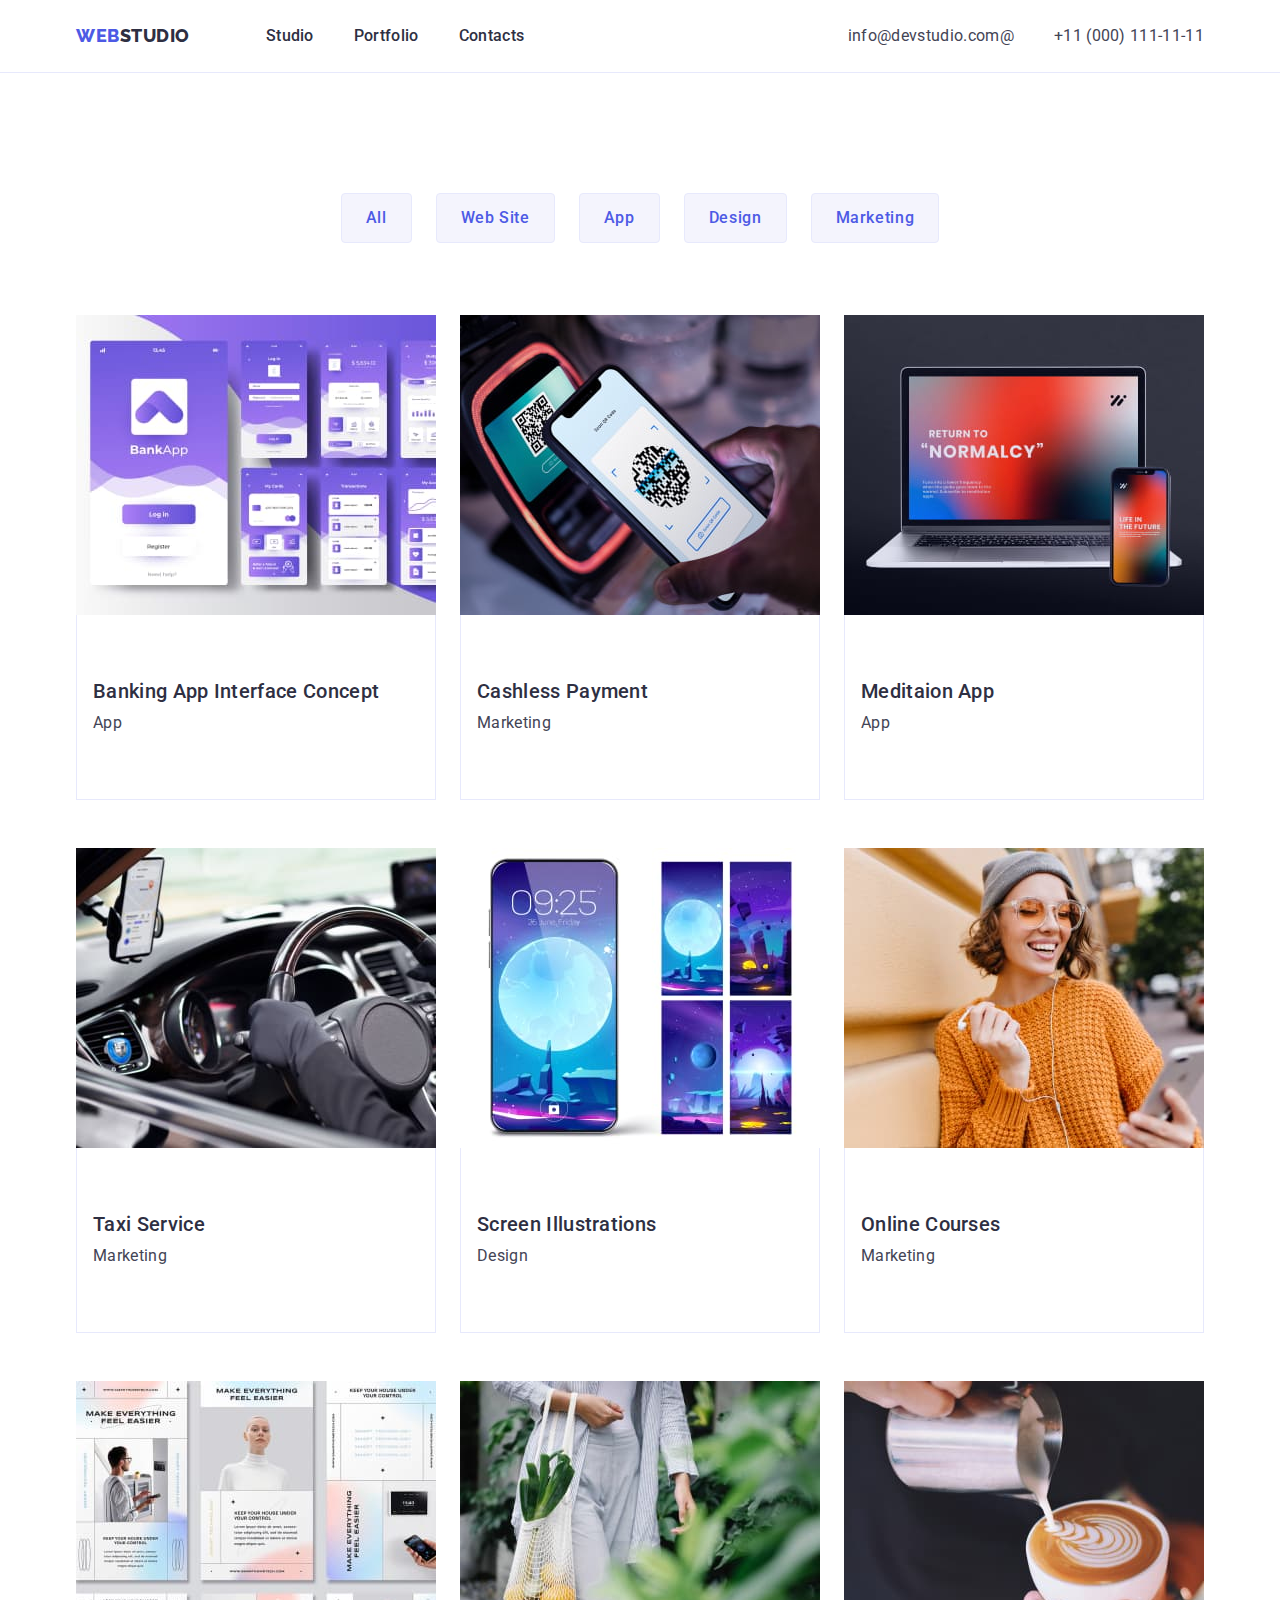
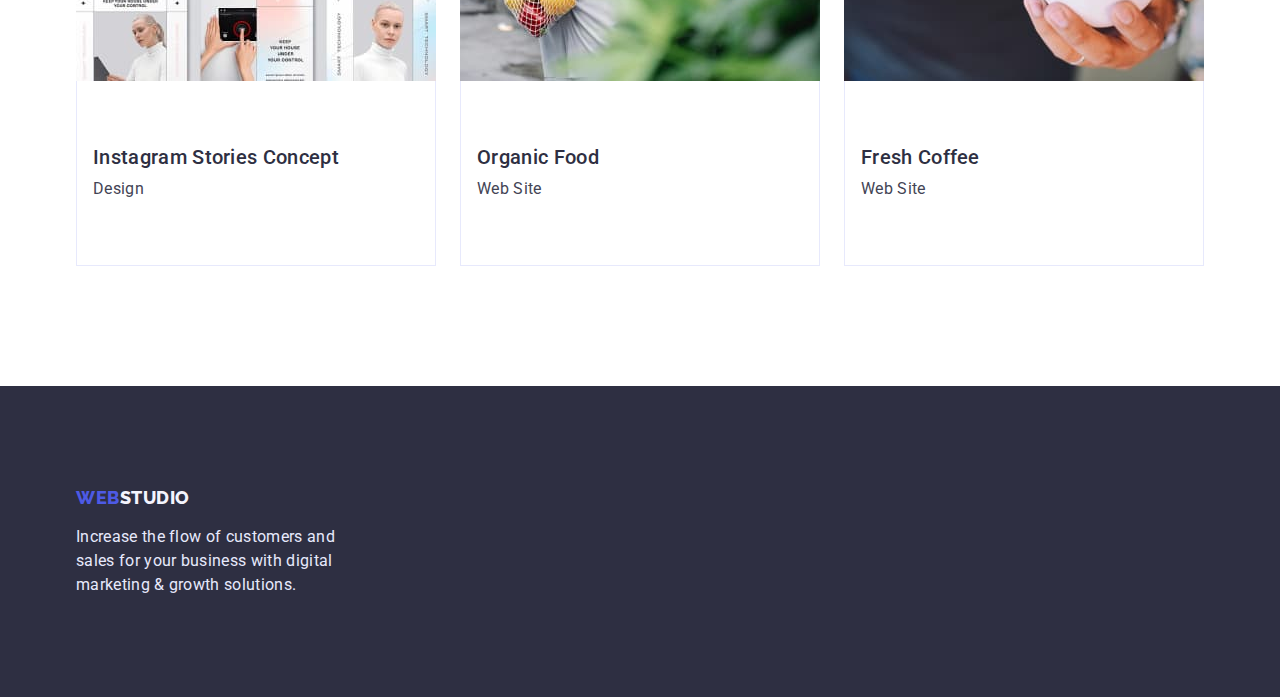
==== portfolio.html @ 0bee6456 "Initial commit" ====
<!DOCTYPE html>
<html lang="en">
<head>
    <meta charset="UTF-8">
    <meta http-equiv="X-UA-Compatible" content="IE=edge">
    <meta name="viewport" content="width=device-width, initial-scale=1.0">
    <title>Portfolio</title>
    <link rel="stylesheet" href="https://cdn.jsdelivr.net/npm/modern-normalize@1.1.0/modern-normalize.min.css">
    
    <link rel="preconnect" href="https://fonts.googleapis.com">
    <link rel="preconnect" href="https://fonts.gstatic.com" crossorigin>
    <link href="https://fonts.googleapis.com/css2?family=Raleway:wght@800&family=Roboto:wght@400;500;700;900&display=swap" rel="stylesheet">
    <link rel="stylesheet" href="./css/styles.css">
</head>
<body>
        <!-- =========header========= -->
        <header class="page-header">
            <div class="container page-header-container">
              <a class="logo link" href="./index.html"><span class="span-logo">WEB</span>STUDIO</a>
              <nav class="nav">
                <ul class="menu list menu-list">
                  <li class="menu-item">
                    <a class="menu-link link" href="./index.html">Studio</a>
                  </li>
                  <li class="menu-item">
                    <a class="menu-link link" href="./portfolio.html">Portfolio</a>
                  </li>
                  <li class="menu-item">
                    <a class="menu-link link" href="#">Contacts</a>
                  </li>
                </ul>
              </nav>
              <div class="contact-phone-email">
                <address class="address">
                  <ul class="contacts-list list">
                    <li class="contacts-item">
                      <a class="contact-phone-number link" href="mailto:info@devstudio.com@">info@devstudio.com@</a>
                    </li>
                    <li class="contacts-item">
                      <a class="contact-email-adress link" href="tel:110001111111">+11 (000) 111-11-11</a>
                    </li>
                  </ul>
                </address>
              </div>
            </div>
        </header>
        <!-- =========main-section========= -->
    <main>
        <section class="portfolio section">
            <div class="container">
                <h1 class="visually-hidden">Filter btn Active</h1>
                <ul class="portfolio-list-btn list">
                    <li class="portfolio-item-btn">
                        <button class="portfolio-btn" type="button">All</button>
                    </li>
                    <li class="portfolio-item-btn">
                        <button class="portfolio-btn" type="button">Web Site</button>   
                    </li>
                    <li class="portfolio-item-btn">
                        <button class="portfolio-btn" type="button">App</button>
                    </li>
                    <li class="portfolio-item-btn">
                        <button class="portfolio-btn" type="button">Design</button>
                    </li>
                    <li class="portfolio-item-btn">
                        <button  class="portfolio-btn" type="button">Marketing</button>
                    </li>
                </ul>
                <ul class="portfolio-list-img list">
                    <li class="portfolio-item-img">
                        <a class="porfolio-link-img link" href="#">
                            <img class="portfolio-img" src="./images/rows-img/banking-app.jpg" alt="">
                            <div class="portfolio-title-text">
                                <h2 class="portfolio-title">Banking App Interface Concept</h2>
                                <p class="portfolio-text">App</p>
                            </div>
                        </a>
                    </li>
                    <li class="portfolio-item-img">
                        <a class="porfolio-link-img link" href="#">
                            <img class="portfolio-img" src="./images/rows-img/cashless-payment.jpg" alt="">
                            <div class="portfolio-title-text">
                                <h2 class="portfolio-title">Cashless Payment</h2>
                                <p class="portfolio-text">Marketing</p>
                            </div>
                        </a>
                    </li>
                    <li class="portfolio-item-img">
                        <a class="porfolio-link-img link" href="#">
                            <img class="portfolio-img" src="./images/rows-img/meditaion-app.jpg" alt="">
                            <div class="portfolio-title-text">
                                <h2 class="portfolio-title">Meditaion App</h2>
                                <p class="portfolio-text">App</p>
                            </div>
                        </a>
                    </li>
                    <li class="portfolio-item-img">
                        <a class="porfolio-link-img link" href="#">
                            <img class="portfolio-img" src="./images/rows-img/taxi-service.jpg" alt="">
                            <div class="portfolio-title-text">
                                <h2 class="portfolio-title">Taxi Service</h2>
                                <p class="portfolio-text">Marketing</p>
                            </div>
                        </a>
                    </li>
                    <li class="portfolio-item-img">
                        <a class="porfolio-link-img link" href="#">
                            <img class="portfolio-img" src="./images/rows-img/screen-illustrations.jpg" alt="">
                            <div class="portfolio-title-text">
                                <h2 class="portfolio-title">Screen Illustrations</h2>
                                <p class="portfolio-text">Design</p>
                            </div>
                        </a>
                    </li>
                    <li class="portfolio-item-img">
                        <a class="porfolio-link-img link" href="#">
                            <img class="portfolio-img" src="./images/rows-img/online-courses.jpg" alt="">
                            <div class="portfolio-title-text">
                                <h2 class="portfolio-title">Online Courses</h2>
                                <p class="portfolio-text">Marketing</p>
                            </div>
                        </a>
                    </li>
                    <li class="portfolio-item-img">
                        <a class="porfolio-link-img link" href="#">
                            <img class="portfolio-img" src="./images/rows-img/instagram-stories.jpg" alt="">
                            <div class="portfolio-title-text">
                                <h2 class="portfolio-title">Instagram Stories Concept</h2>
                                <p class="portfolio-text">Design</p>
                            </div>
                        </a>
                    </li>
                    <li class="portfolio-item-img">
                        <a class="porfolio-link-img link" href="#">
                            <img class="portfolio-img" src="./images/rows-img/organic-food.jpg" alt="">
                            <div class="portfolio-title-text">
                                <h2 class="portfolio-title">Organic Food</h2>
                                <p class="portfolio-text">Web Site</p>
                            </div>
                        </a>
                    </li>
                    <li class="portfolio-item-img">
                        <a class="porfolio-link-img link" href="#">
                            <img class="portfolio-img" src="./images/rows-img/fresh-coffee.jpg" alt="">
                           <div class="portfolio-title-text">
                            <h2 class="portfolio-title">Fresh Coffee</h2>
                            <p class="portfolio-text">Web Site</p>
                           </div>
                        </a>
                    </li>
                </ul>
            </div>
        </section>
    </main>
        <!-- =========footer========= -->
        <footer class="page-footer">
            <div class="container">
              <div class="footer-text-logo">
                <a class="logo-footer-link logo link" href="./index.html"><span class="span-logo">WEB</span>STUDIO</a>
                <p class="footer-text">Increase the flow of customers and sales for your business with digital marketing & growth solutions.</p>
              </div>
            </div>
          </footer>
</body>
</html>
---- css/styles.css ----
body {
    font-family: 'Roboto', sans-serif;
    letter-spacing: 0.02em;
    color: var(--main-color);
}
:root {
    --main-color:#434455;
    --main-dark-color:#2E2F42;
    --main-light-color:#F4F4FD;
    --color-hover-effect:#404BBF;
    --main-blue-color: #4D5AE5;
    --main-white-color: #FFFFFF;
    --main-silvery-color: #E7E9FC;
}

/* =========General========= */
/* =========General========= */
h1,h2,h3,h4,p {
    margin-top: 0;
    margin-bottom: 0;
}
ul {
    margin-top: 0;
    margin-bottom: 0;
    padding-left: 0;
}
img {
    display: block;
    max-width: 100%;
    height: auto;
}
button {
    cursor: pointer;
}

.list {
    list-style: none;
}
.link {
    text-decoration: none;
}
.container {
    width: 1158px;
    margin-left: auto;
    margin-right: auto;
    padding-left: 15px;
    padding-right: 15px;
}
.visually-hidden {
    position: absolute;
    width: 1px;
    height: 1px;
    margin: -1px;
    border: 0;
    padding: 0;
    
    white-space: nowrap;
    clip-path: inset(100%);
    clip: rect(0 0 0 0);
    overflow: hidden;
}
.section {
    padding-top: 120px;
    padding-bottom: 120px;
}

/* =========header-section========= */
.page-header {
    align-items: center;
    padding-top: 24px;
    padding-bottom: 24px;
    border-bottom: 1px solid var(--main-silvery-color);
}
.page-header-container {
    display: flex;
}
.menu-list {
    display: flex;
    gap: 40px;  
}
.contacts-list {
    display: flex;
    gap: 40px;
}

.logo {
    font-family: 'Raleway', sans-serif;
    font-weight: 800;
    font-size: 18px;
    line-height: 1.3;
    letter-spacing: 0.03em;
    text-transform: uppercase;
    color: var(--main-dark-color);
    margin-right: 76px;
}
.span-logo {
    color: var(--main-blue-color);
}
.menu-link {
    font-weight: 500;
    font-size: 16px;
    line-height: 1.5;
    color: var(--main-dark-color);
}
.menu-link:hover,
.menu-link:focus {
    color: var(--color-hover-effect);
}

/* =========contacts-number========= */
/* =========contacts-email========= */
.contact-phone-email {
    margin-left: auto;
}
.contact-phone-number {
    font-style: normal;
    font-size: 16px;
    line-height: 1.5;
    color: var(--main-color);
}
.contact-phone-number:hover,
.contact-phone-number:focus {
    color: var(--color-hover-effect);
}

.contact-email-adress {
    font-style: normal;
    font-size: 16px;
    line-height: 1.5;
    color: var(--main-color);
}
.contact-email-adress:hover,
.contact-email-adress:focus {
    color: var(--color-hover-effect);
}

/* =========hero-section========= */
.hero {
    background: var(--main-dark-color);
    text-align: center;
    padding-top: 188px;
    padding-bottom: 188px;
}
.main-title {
    font-weight: 700;
    font-size: 56px;
    line-height: 1.07;
    color: var(--main-white-color);
    margin-bottom: 48px;
}

.main-button {
    font-weight: 500;
    font-size: 16px;
    line-height: 1.5;
    letter-spacing: 0.04em;
    color: var(--main-white-color);
    background: var(--main-blue-color);
    
    padding-top: 16px;
    padding-bottom: 16px;
    padding-right: 32px;
    padding-left: 32px;

    border-radius: 4px;
    border: 1px solid #000000;
}
.main-button:hover,
.main-button:focus {
    background: var(--color-hover-effect);
}

/* =========goal-section========= */
.goal-retreat {
    padding-top: 120px;
}
.goal-list {
    display: flex;
    flex-wrap: wrap;
    gap: 24px;
}
.goal-item {
    flex-basis: calc((100% - 72px) / 4);
}
.goal-title {
    font-weight: 500;
    font-size: 20px;
    line-height: 1.2;
    color: var(--main-dark-color);
    margin-bottom: 8px;
}
.goal-text {
    font-size: 16px;
    line-height: 1.5;
}
/* =========services-section========= */
.services {
    text-align: center;
    padding-top: 0;
}
.services-title {
    font-weight: 700;
    font-size: 36px;
    line-height: 1.1;
    color: var(--main-dark-color);
    margin-bottom: 72px;
}
.services-list {
    display: flex;
    justify-content: space-between;
}
.services-item {
    flex-basis: calc((100% - 48px) / 3);
    border: 1px solid var(--main-silvery-color);
}   

/* =========team-section========= */
.team {
    text-align: center;
    background: var(--main-light-color);
}
.team-title {
    font-weight: 700;
    font-size: 36px;
    line-height: 40px;
    color: var(--main-dark-color);
    margin-bottom: 72px;
}
.team-list {
    display: flex;
    flex-wrap: wrap;
    gap: 24px;
}
.team-item {
    border-radius: 0px 0px 4px 4px;
    background: var(--main-white-color);
    flex-basis: calc((100% - 72px) / 4);
}
.team-name-text {
    padding: 32px 16px;
}
.team-name {
    font-weight: 500;
    font-size: 20px;
    line-height: 1.2;
    color: var(--main-dark-color);
    margin-bottom: 8px;
}
.team-text {
    font-size: 16px;
    line-height: 1.5;
    color: var(--main-color);
}

/* =========footer========= */
.page-footer {
    background: var(--main-dark-color);
    color: var(--main-light-color);
    padding-top: 100px;
    padding-bottom: 100px;
}
.logo-footer-link {
    display: inline-block;
    color: var(--main-light-color);
    margin-bottom: 16px;
}
.footer-text-logo {
    max-width: 264px;
}
.footer-text {
    font-size: 16px;
    line-height: 1.5;
    color: var(--main-silvery-color);
}
/* =========porfolio-section========= */

/* =========porfolio-section-btn========= */
.portfolio-list-btn {
    margin-bottom: 72px;
    display: flex;
    justify-content: center;
    gap: 24px;
}
.portfolio-btn {
    font-family: 'Roboto', sans-serif;
    font-weight: 500;
    font-size: 16px;
    line-height: 1.5;
    letter-spacing: 0.04em;
    color: var(--main-blue-color);
    padding: 12px 24px;
    background: var(--main-light-color);
    border: 1px solid var(--main-silvery-color);
    border-radius: 4px;     
}
.portfolio-btn:hover,
.portfolio-btn:focus {
    background: var(--color-hover-effect);
    color: var(--main-white-color);
}

/* =========porfolio-img========= */
.portfolio-list-img {
    display: flex;
    flex-wrap: wrap;
    column-gap: 24px;
    row-gap: 48px;
}
.portfolio-item-img {
    flex-basis: calc((100% - 48px) / 3);
    
}
.portfolio-title-text {
    border: 1px solid var(--main-silvery-color);
    padding: 32px 16px;
    border-top: none;
}
.portfolio-title {
    font-weight: 500;
    font-size: 20px;
    line-height: 1.2;
    color: var(--main-dark-color);
    padding-top: 32px;
    margin-bottom: 8px;
}
.portfolio-text {
    font-weight: 400;
    font-size: 16px;
    line-height: 1.5; 
    color: var(--main-color);
    padding-bottom: 32px;
}
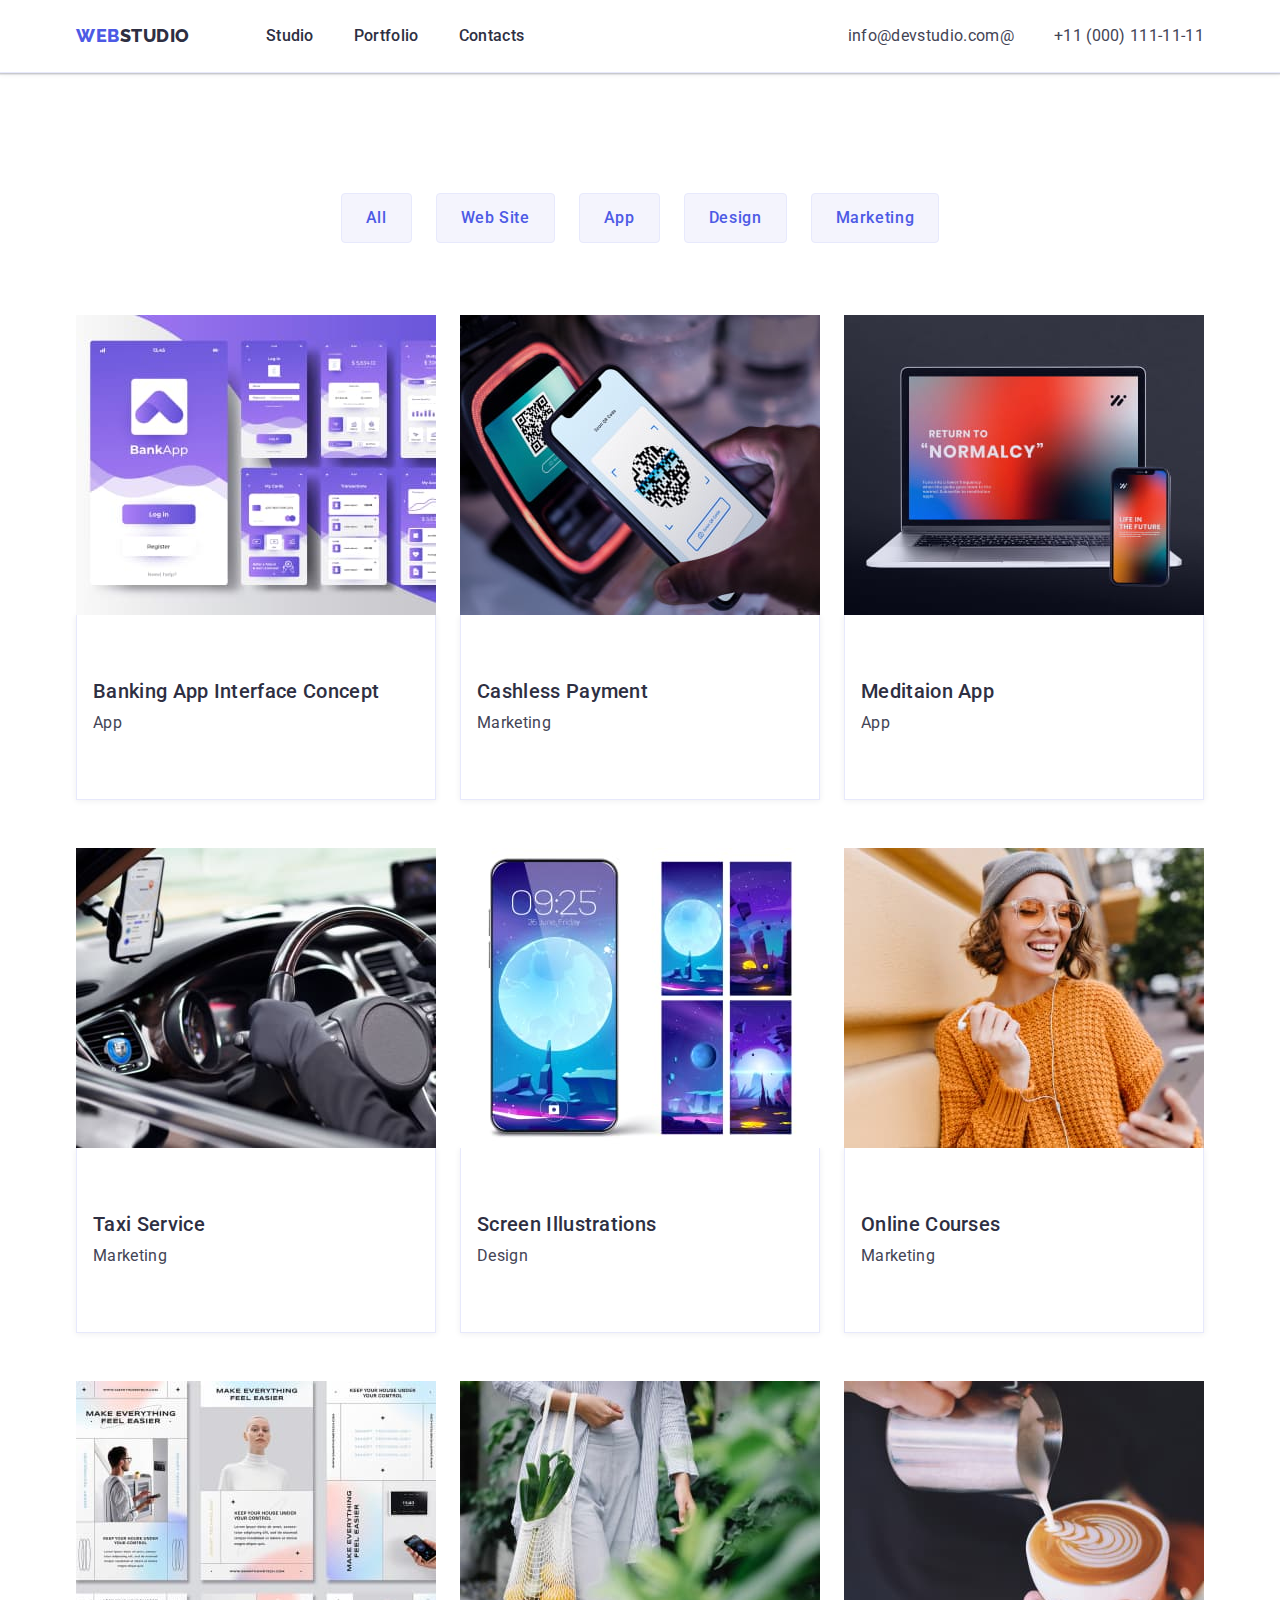
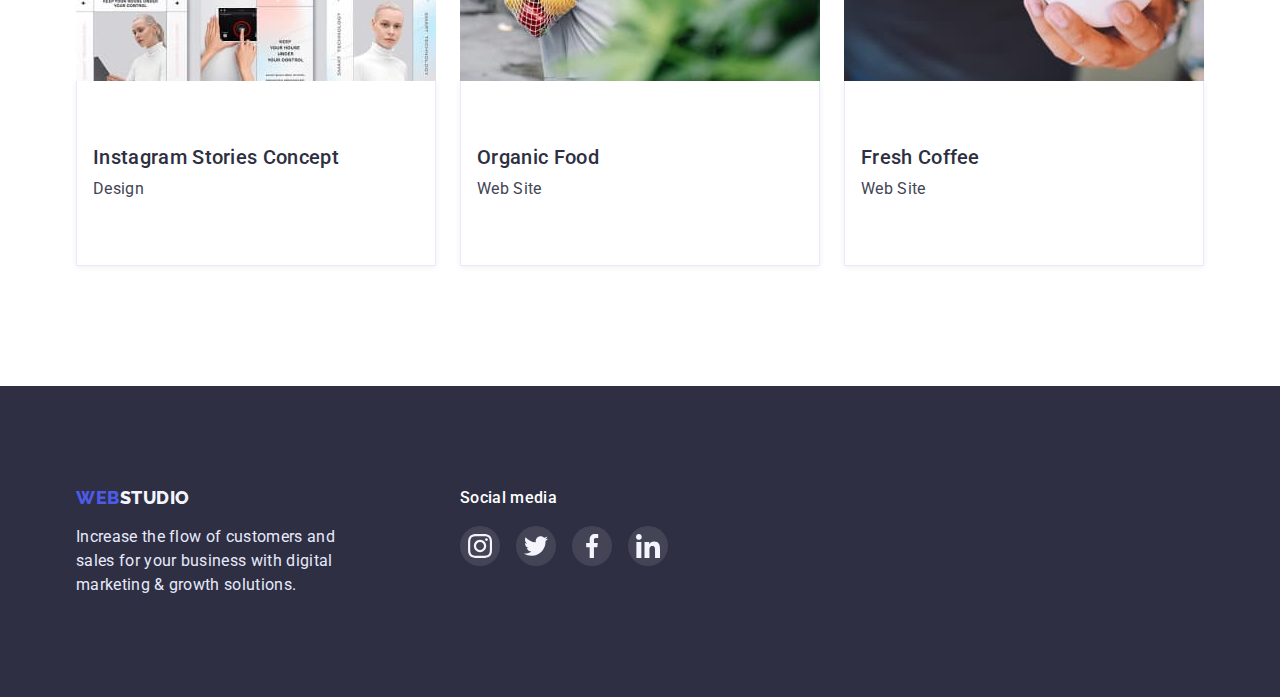
==== commit 189a793e: "shadows" ====
--- a/portfolio.html
+++ b/portfolio.html
@@ -14,8 +14,8 @@
 </head>
 <body>
         <!-- =========header========= -->
-        <header class="page-header">
-            <div class="container page-header-container">
+        <header class="page-header portfolio-header">
+            <div class="container  page-header-container">
               <a class="logo link" href="./index.html"><span class="span-logo">WEB</span>STUDIO</a>
               <nav class="nav">
                 <ul class="menu list menu-list">
@@ -154,12 +154,45 @@
     </main>
         <!-- =========footer========= -->
         <footer class="page-footer">
-            <div class="container">
-              <div class="footer-text-logo">
-                <a class="logo-footer-link logo link" href="./index.html"><span class="span-logo">WEB</span>STUDIO</a>
-                <p class="footer-text">Increase the flow of customers and sales for your business with digital marketing & growth solutions.</p>
+            <div class="page-footer-container container">
+                <div class="footer-text-logo">
+                  <a class="logo-footer-link logo link" href="./index.html"><span class="span-logo">WEB</span>STUDIO</a>
+                  <p class="footer-text">Increase the flow of customers and sales for your business with digital marketing & growth solutions.</p>
+                </div>
+                <div class="footer-media">
+                  <p class="footer-text-media">Social media</p>
+                  <ul class="footer-list-media list">
+                    <li class="footer-media-icon">
+                      <a class="link footer-link-svg" href="">
+                        <svg class="footer-svg">
+                          <use class="use-icon" href="./images/icons.svg#icon-instagram"></use>
+                        </svg>
+                      </a>
+                    </li>
+                    <li class="footer-media-icon">
+                      <a class="link footer-link-svg" href="">
+                        <svg class="footer-svg">
+                          <use href="./images/icons.svg#icon-twitter"></use>
+                        </svg>
+                      </a>
+                    </li>
+                    <li class="footer-media-icon">
+                      <a class="link footer-link-svg" href="">
+                        <svg class="footer-svg">
+                          <use href="./images/icons.svg#icon-facebook"></use>
+                        </svg>
+                      </a>
+                    </li>
+                    <li class="footer-media-icon">
+                      <a class="link footer-link-svg" href="">
+                        <svg class="footer-svg">
+                          <use href="./images/icons.svg#icon-linkedin"></use>
+                        </svg>
+                      </a>
+                    </li>
+                  </ul>
+                </div>
               </div>
-            </div>
           </footer>
 </body>
 </html>--- a/css/styles.css
+++ b/css/styles.css
@@ -63,13 +63,20 @@
     padding-top: 120px;
     padding-bottom: 120px;
 }
-
+.social-networks {
+    display: inline-block;
+    width: 16px;
+    height: 16px;
+}
 /* =========header-section========= */
 .page-header {
     align-items: center;
     padding-top: 24px;
     padding-bottom: 24px;
     border-bottom: 1px solid var(--main-silvery-color);
+}
+.portfolio-header {
+    box-shadow: 0px 2px 1px rgba(46, 47, 66, 0.08), 0px 1px 1px rgba(46, 47, 66, 0.16), 0px 1px 6px rgba(46, 47, 66, 0.08);
 }
 .page-header-container {
     display: flex;
@@ -136,10 +143,13 @@
 
 /* =========hero-section========= */
 .hero {
-    background: var(--main-dark-color);
+    background-color: rgba(46, 47, 66, 0.7);
     text-align: center;
     padding-top: 188px;
     padding-bottom: 188px;
+    background-image: linear-gradient(rgba(46, 47, 66, 0.7), rgba(46, 47, 66, 0.7)), url("../images/hero/people-office\ .jpg");
+    background-repeat: no-repeat;
+    background-size: cover;
 }
 .main-title {
     font-weight: 700;
@@ -148,7 +158,6 @@
     color: var(--main-white-color);
     margin-bottom: 48px;
 }
-
 .main-button {
     font-weight: 500;
     font-size: 16px;
@@ -171,9 +180,6 @@
 }
 
 /* =========goal-section========= */
-.goal-retreat {
-    padding-top: 120px;
-}
 .goal-list {
     display: flex;
     flex-wrap: wrap;
@@ -181,6 +187,19 @@
 }
 .goal-item {
     flex-basis: calc((100% - 72px) / 4);
+}
+.goal-icon {
+    background-color: var(--main-light-color);
+    padding-top: 24px;
+    padding-bottom: 24px;
+    padding-right: 100px;
+    padding-left: 100px;
+    margin-bottom: 8px;
+    border-radius: 4px;
+}
+.goal-svg {
+    width: 64px;
+    height: 64px;
 }
 .goal-title {
     font-weight: 500;
@@ -232,6 +251,7 @@
     gap: 24px;
 }
 .team-item {
+    box-shadow: 0px 1px 6px rgba(46, 47, 66, 0.08), 0px 1px 1px rgba(46, 47, 66, 0.16), 0px 2px 1px rgba(46, 47, 66, 0.08);
     border-radius: 0px 0px 4px 4px;
     background: var(--main-white-color);
     flex-basis: calc((100% - 72px) / 4);
@@ -250,9 +270,69 @@
     font-size: 16px;
     line-height: 1.5;
     color: var(--main-color);
-}
+    margin-bottom: 8px;
+}
+.team-list-icon {
+    display: flex;
+    column-gap: 24px;
+}
+.link-svg {
+    display: flex;
+    background: #4D5AE5;
+    width: 40px;
+    height: 40px;
+    border-radius: 50%;
+    justify-content: center;
+    align-items: center;
+}
+.link-svg:hover,
+.link-svg:focus {
+    background: var(--color-hover-effect)
+}
+/* =========customers-section========= */
+.customers-title {
+    font-weight: 700;
+    font-size: 36px;
+    line-height: 1.1;
+    text-align: center;
+    color: var(--main-dark-color);
+    margin-bottom: 72px;
+}
+.customers-list {
+    display: flex;
+    flex-wrap: wrap;
+    gap: 24px;    
+}
+.customers-item {
+    border: 1px solid #8E8F99;
+    border-radius: 4px;
+    flex-basis: calc((100% - 120px) / 6);
+    padding: 16px 32px;
+}
+.customers-svg {
+    width: 102px;
+    height: 56px; 
+ }
+.customers-link {
+    display: flex;
+    justify-content: center;
+    align-items: center;
+    width: 102px;
+    height: 56px; 
+}
+.customers-link:hover .customers-svg,
+.customers-link:focus .customers-svg {
+    fill: var(--color-hover-effect);
+    border-color: var(--color-hover-effect);
+}
+
+
+/* =========customers-section========= */
 
 /* =========footer========= */
+.page-footer-container {
+    display: flex;
+}
 .page-footer {
     background: var(--main-dark-color);
     color: var(--main-light-color);
@@ -272,6 +352,42 @@
     line-height: 1.5;
     color: var(--main-silvery-color);
 }
+.footer-media {
+    margin-left: 120px;
+}
+.footer-text-media {
+font-weight: 500;
+font-size: 16px;
+line-height: 1.5;
+color: var(--main-white-color);
+margin-bottom: 16px;
+}
+.footer-list-media {
+    display: flex;
+    gap: 16px;
+}
+.footer-svg {
+    width: 24px;
+    height: 24px;
+}
+.footer-link-svg {
+    display: flex;
+    background: rgba(255, 255, 255, 0.1);
+    width: 40px;
+    height: 40px;
+    border-radius: 50%;
+    justify-content: center;
+    align-items: center;
+}
+.footer-link-svg:hover,
+.footer-link-svg:focus {
+    background: #31D0AA;
+}
+
+
+/* =========footer========= */
+
+
 /* =========porfolio-section========= */
 
 /* =========porfolio-section-btn========= */
@@ -297,6 +413,8 @@
 .portfolio-btn:focus {
     background: var(--color-hover-effect);
     color: var(--main-white-color);
+    box-shadow: 0px 3px 1px rgba(0, 0, 0, 0.1), 0px 2px 1px rgba(0, 0, 0, 0.08), 0px 2px 2px rgba(0, 0, 0, 0.12);
+    border-radius: 4px;
 }
 
 /* =========porfolio-img========= */
@@ -314,6 +432,7 @@
     border: 1px solid var(--main-silvery-color);
     padding: 32px 16px;
     border-top: none;
+    box-shadow: 0px 1px 6px rgba(46, 47, 66, 0.08);
 }
 .portfolio-title {
     font-weight: 500;
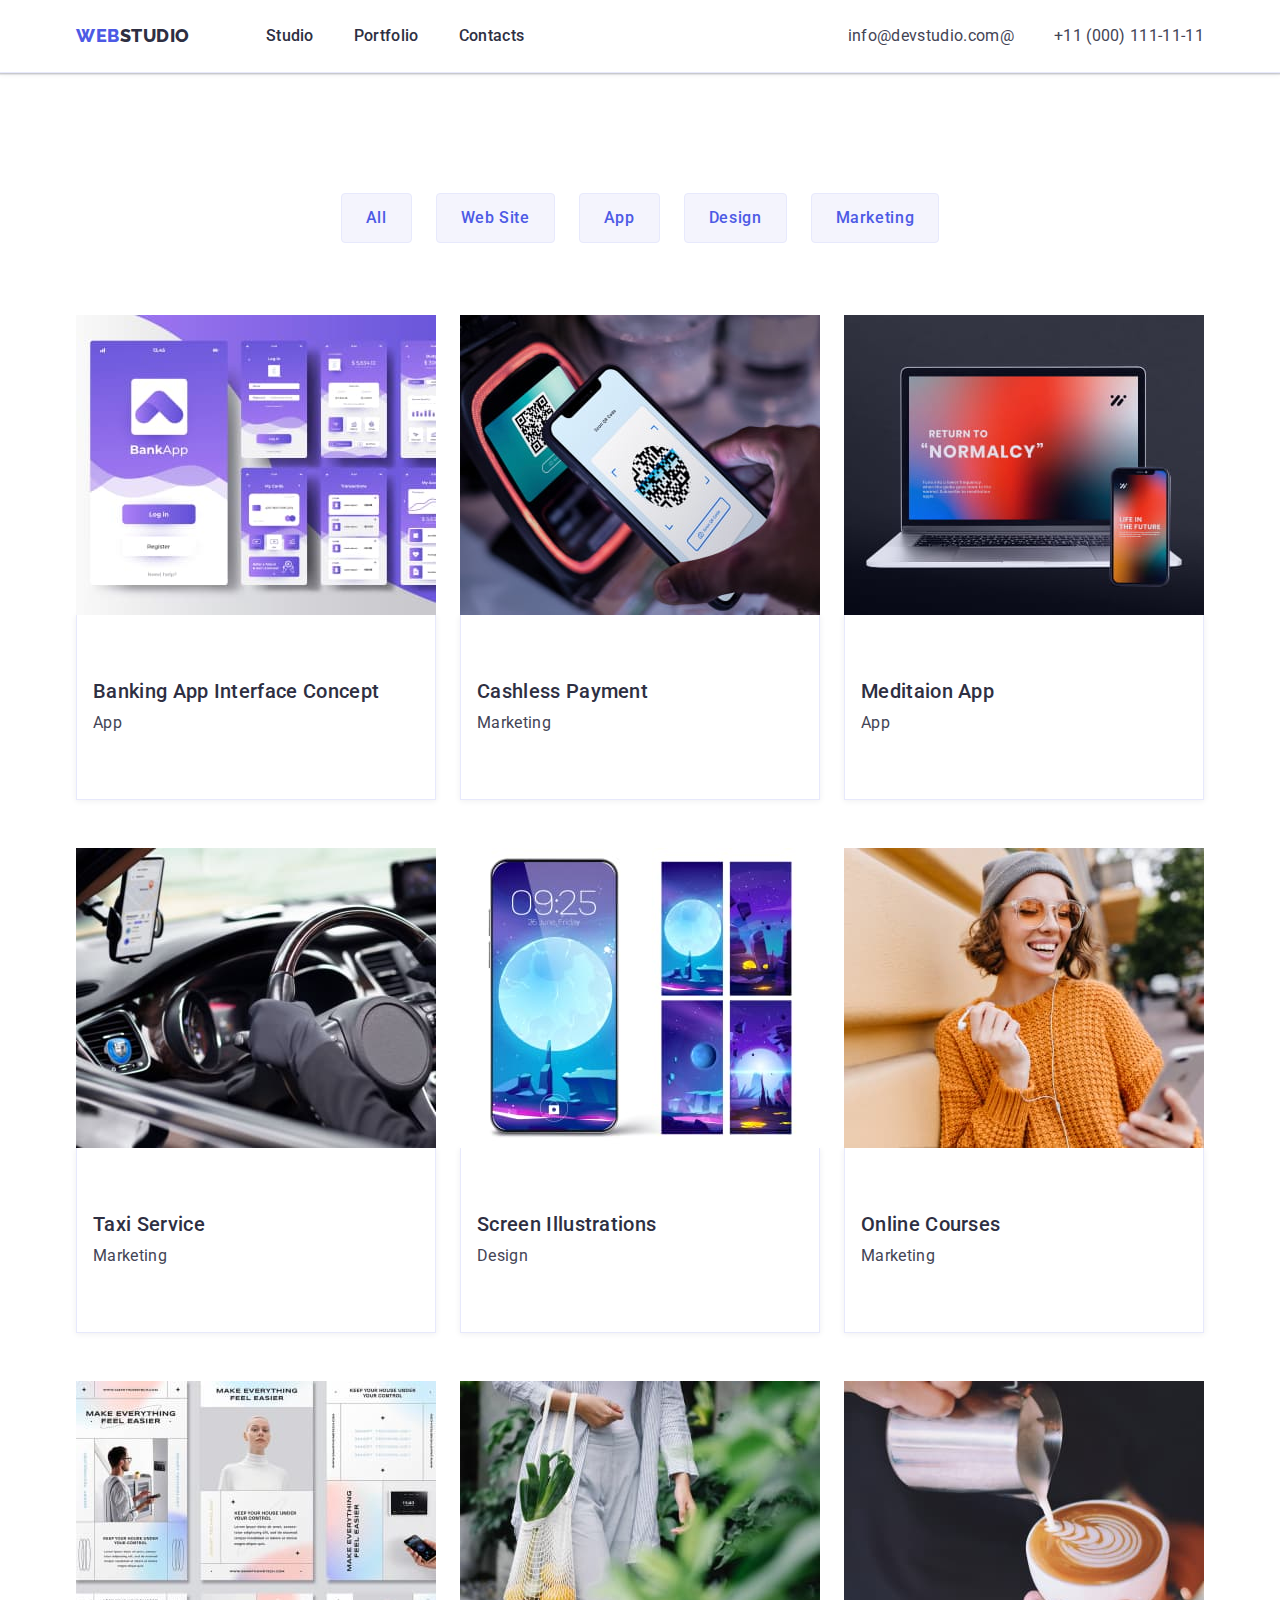
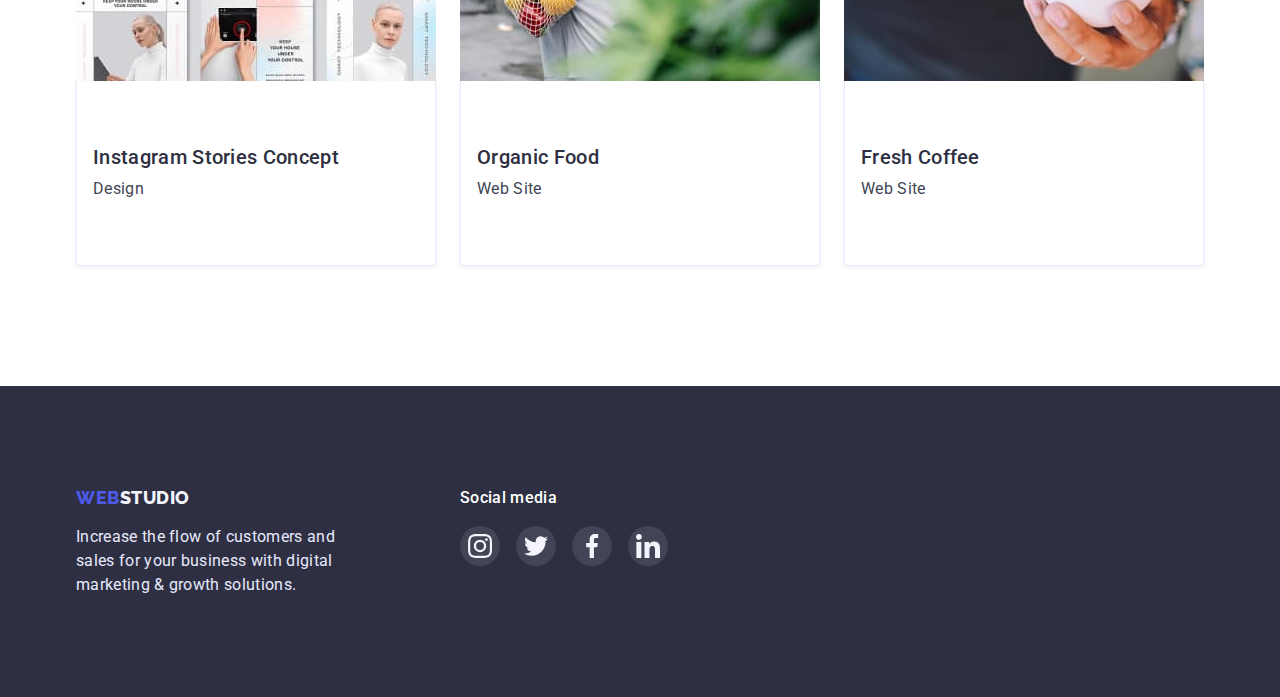
==== commit b0861db9: "Complated version HW-4/1" ====
--- a/portfolio.html
+++ b/portfolio.html
@@ -69,7 +69,7 @@
                 <ul class="portfolio-list-img list">
                     <li class="portfolio-item-img">
                         <a class="porfolio-link-img link" href="#">
-                            <img class="portfolio-img" src="./images/rows-img/banking-app.jpg" alt="">
+                            <img class="portfolio-img" src="./images/rows-img/banking-app.jpg" alt="Banking application interface concept in light purple tones.">
                             <div class="portfolio-title-text">
                                 <h2 class="portfolio-title">Banking App Interface Concept</h2>
                                 <p class="portfolio-text">App</p>
@@ -78,7 +78,7 @@
                     </li>
                     <li class="portfolio-item-img">
                         <a class="porfolio-link-img link" href="#">
-                            <img class="portfolio-img" src="./images/rows-img/cashless-payment.jpg" alt="">
+                            <img class="portfolio-img" src="./images/rows-img/cashless-payment.jpg" alt="A person makes a non-cash payment">
                             <div class="portfolio-title-text">
                                 <h2 class="portfolio-title">Cashless Payment</h2>
                                 <p class="portfolio-text">Marketing</p>
@@ -87,7 +87,7 @@
                     </li>
                     <li class="portfolio-item-img">
                         <a class="porfolio-link-img link" href="#">
-                            <img class="portfolio-img" src="./images/rows-img/meditaion-app.jpg" alt="">
+                            <img class="portfolio-img" src="./images/rows-img/meditaion-app.jpg" alt="Meditation program page">
                             <div class="portfolio-title-text">
                                 <h2 class="portfolio-title">Meditaion App</h2>
                                 <p class="portfolio-text">App</p>
@@ -96,7 +96,7 @@
                     </li>
                     <li class="portfolio-item-img">
                         <a class="porfolio-link-img link" href="#">
-                            <img class="portfolio-img" src="./images/rows-img/taxi-service.jpg" alt="">
+                            <img class="portfolio-img" src="./images/rows-img/taxi-service.jpg" alt="Interior of a taxi service car">
                             <div class="portfolio-title-text">
                                 <h2 class="portfolio-title">Taxi Service</h2>
                                 <p class="portfolio-text">Marketing</p>
@@ -105,7 +105,7 @@
                     </li>
                     <li class="portfolio-item-img">
                         <a class="porfolio-link-img link" href="#">
-                            <img class="portfolio-img" src="./images/rows-img/screen-illustrations.jpg" alt="">
+                            <img class="portfolio-img" src="./images/rows-img/screen-illustrations.jpg" alt="Background for smartphone">
                             <div class="portfolio-title-text">
                                 <h2 class="portfolio-title">Screen Illustrations</h2>
                                 <p class="portfolio-text">Design</p>
@@ -114,7 +114,7 @@
                     </li>
                     <li class="portfolio-item-img">
                         <a class="porfolio-link-img link" href="#">
-                            <img class="portfolio-img" src="./images/rows-img/online-courses.jpg" alt="">
+                            <img class="portfolio-img" src="./images/rows-img/online-courses.jpg" alt="A woman attends online courses while walking in the city">
                             <div class="portfolio-title-text">
                                 <h2 class="portfolio-title">Online Courses</h2>
                                 <p class="portfolio-text">Marketing</p>
@@ -123,7 +123,7 @@
                     </li>
                     <li class="portfolio-item-img">
                         <a class="porfolio-link-img link" href="#">
-                            <img class="portfolio-img" src="./images/rows-img/instagram-stories.jpg" alt="">
+                            <img class="portfolio-img" src="./images/rows-img/instagram-stories.jpg" alt="The concept of Instagram stories in light colors.">
                             <div class="portfolio-title-text">
                                 <h2 class="portfolio-title">Instagram Stories Concept</h2>
                                 <p class="portfolio-text">Design</p>
@@ -132,7 +132,7 @@
                     </li>
                     <li class="portfolio-item-img">
                         <a class="porfolio-link-img link" href="#">
-                            <img class="portfolio-img" src="./images/rows-img/organic-food.jpg" alt="">
+                            <img class="portfolio-img" src="./images/rows-img/organic-food.jpg" alt="Organic products such as lemon, pepper, celery">
                             <div class="portfolio-title-text">
                                 <h2 class="portfolio-title">Organic Food</h2>
                                 <p class="portfolio-text">Web Site</p>
@@ -141,7 +141,7 @@
                     </li>
                     <li class="portfolio-item-img">
                         <a class="porfolio-link-img link" href="#">
-                            <img class="portfolio-img" src="./images/rows-img/fresh-coffee.jpg" alt="">
+                            <img class="portfolio-img" src="./images/rows-img/fresh-coffee.jpg" alt="The establishment serves fresh coffee with a picture">
                            <div class="portfolio-title-text">
                             <h2 class="portfolio-title">Fresh Coffee</h2>
                             <p class="portfolio-text">Web Site</p>
--- a/css/styles.css
+++ b/css/styles.css
@@ -309,24 +309,27 @@
     flex-basis: calc((100% - 120px) / 6);
     padding: 16px 32px;
 }
-.customers-svg {
-    width: 102px;
-    height: 56px; 
- }
 .customers-link {
     display: flex;
     justify-content: center;
     align-items: center;
     width: 102px;
     height: 56px; 
-}
-.customers-link:hover .customers-svg,
+    
+}
+.customers-svg {
+    width: 102px;
+    height: 56px;
+    fill: #8E8F99;   
+}
+.customers-link:hover .customers-svg ,
 .customers-link:focus .customers-svg {
     fill: var(--color-hover-effect);
+}
+.customers-item:hover,
+.customers-item:focus {
     border-color: var(--color-hover-effect);
 }
-
-
 /* =========customers-section========= */
 
 /* =========footer========= */
@@ -383,13 +386,9 @@
 .footer-link-svg:focus {
     background: #31D0AA;
 }
-
-
 /* =========footer========= */
 
-
 /* =========porfolio-section========= */
-
 /* =========porfolio-section-btn========= */
 .portfolio-list-btn {
     margin-bottom: 72px;
@@ -415,6 +414,7 @@
     color: var(--main-white-color);
     box-shadow: 0px 3px 1px rgba(0, 0, 0, 0.1), 0px 2px 1px rgba(0, 0, 0, 0.08), 0px 2px 2px rgba(0, 0, 0, 0.12);
     border-radius: 4px;
+    border: none;
 }
 
 /* =========porfolio-img========= */
@@ -428,6 +428,10 @@
     flex-basis: calc((100% - 48px) / 3);
     
 }
+.portfolio-item-img:hover,
+.portfolio-item-img:focus {
+    box-shadow: 0px 1px 6px rgba(46, 47, 66, 0.08), 0px 1px 1px rgba(46, 47, 66, 0.16), 0px 2px 1px rgba(46, 47, 66, 0.08);
+ }
 .portfolio-title-text {
     border: 1px solid var(--main-silvery-color);
     padding: 32px 16px;
